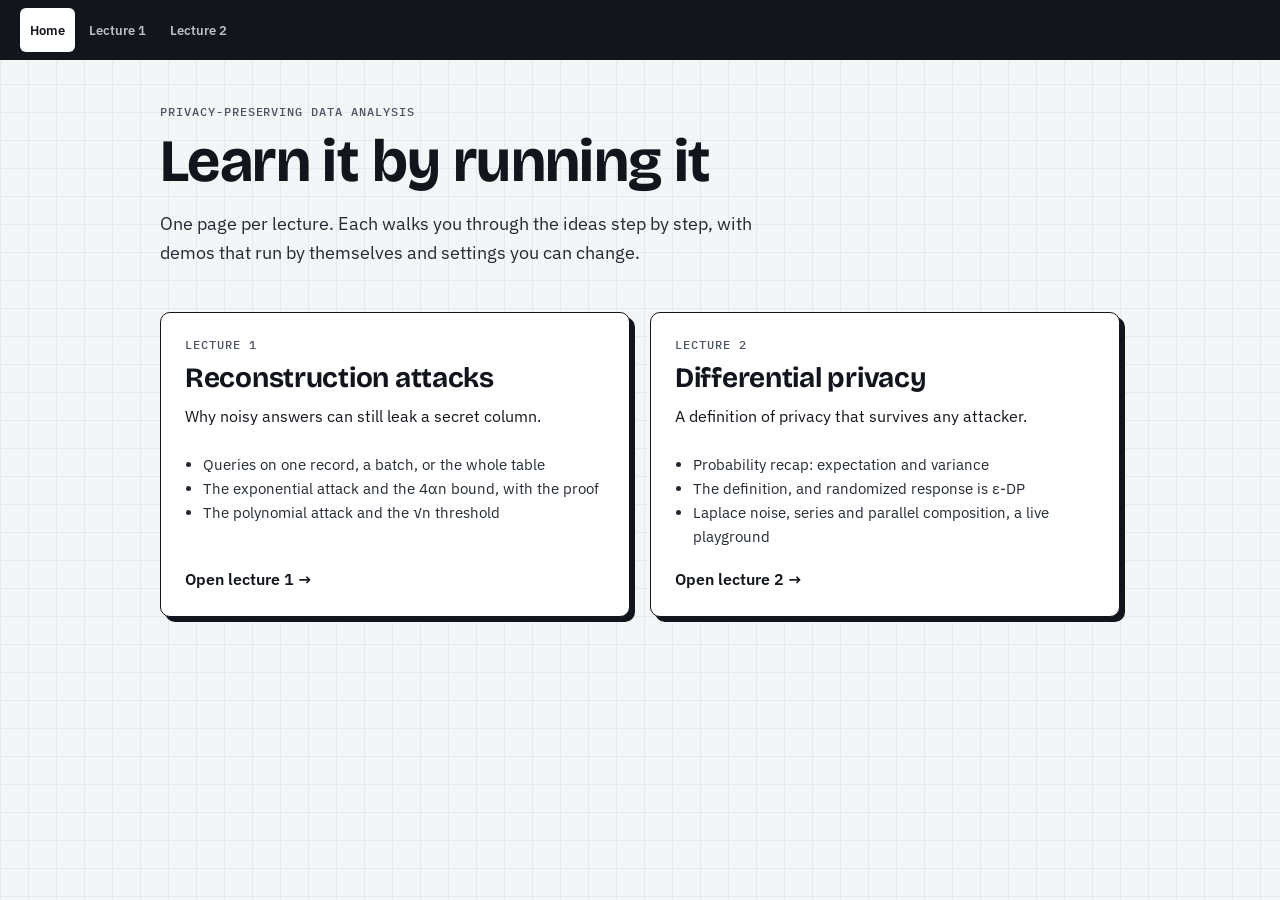
==== index.html @ f5b6770c "Add interactive lecture 1 and 2 companions Co-Authored-By: Claude Sonnet 5.5 <noreply@anthropic.com>" ====
<!doctype html>
<html lang="en">
<head>
<meta charset="utf-8">
<meta name="viewport" content="width=device-width,initial-scale=1">
<title>Privacy-preserving data analysis, explained</title>
<link rel="preconnect" href="https://fonts.googleapis.com">
<link rel="preconnect" href="https://fonts.gstatic.com" crossorigin>
<link href="https://fonts.googleapis.com/css2?family=Bricolage+Grotesque:opsz,wght@12..96,600;12..96,700&family=IBM+Plex+Mono:wght@400;500&family=IBM+Plex+Sans:wght@400;500;600&display=swap" rel="stylesheet">
<link rel="stylesheet" href="style.css?v=4">
<style>
.hero{max-width:1000px;margin:0 auto;padding:44px 20px 20px}
.hero h1{font-size:clamp(34px,6vw,60px);margin-bottom:14px}
.hero p{font-size:18px;max-width:640px;color:#232a33}
.cards{max-width:1000px;margin:0 auto;padding:10px 20px 70px;display:grid;gap:20px;grid-template-columns:repeat(auto-fit,minmax(300px,1fr))}
.lec{display:flex;flex-direction:column;background:var(--card);border:1px solid var(--ink);border-radius:10px;padding:24px;box-shadow:5px 5px 0 var(--ink);text-decoration:none;color:var(--ink)}
.lec:hover{background:var(--accent-soft)}
.lec .eyebrow{margin-bottom:10px}
.lec h2{font-size:28px;margin-bottom:10px}
.lec ul{margin:10px 0 18px;padding-left:18px;color:#232a33;font-size:15px}
.lec .go{margin-top:auto;font-weight:600}
</style>
</head>
<body>
<div class="top"><div class="in"><div class="lecnav"><a href="index.html" aria-current="page">Home</a><a href="lec1.html">Lecture 1</a><a href="lec2.html">Lecture 2</a></div></div></div>
<header class="hero">
  <div class="eyebrow">Privacy-preserving data analysis</div>
  <h1>Learn it by running it</h1>
  <p>One page per lecture. Each walks you through the ideas step by step, with demos that run by themselves and settings you can change.</p>
</header>
<main class="cards">
  <a class="lec" href="lec1.html">
    <div class="eyebrow">Lecture 1</div><h2>Reconstruction attacks</h2>
    <p>Why noisy answers can still leak a secret column.</p>
    <ul><li>Queries on one record, a batch, or the whole table</li><li>The exponential attack and the 4αn bound, with the proof</li><li>The polynomial attack and the √n threshold</li></ul>
    <span class="go">Open lecture 1 →</span></a>
  <a class="lec" href="lec2.html">
    <div class="eyebrow">Lecture 2</div><h2>Differential privacy</h2>
    <p>A definition of privacy that survives any attacker.</p>
    <ul><li>Probability recap: expectation and variance</li><li>The definition, and randomized response is ε-DP</li><li>Laplace noise, series and parallel composition, a live playground</li></ul>
    <span class="go">Open lecture 2 →</span></a>
</main>
</body>
</html>
---- style.css ----
:root{
  --paper:#F4F5F7;--card:#fff;--ink:#12161C;--ink2:#4A5360;--line:#D9DDE3;--grid:#E6E9EE;
  --accent:#3443E8;--accent-soft:#E8EBFF;--good:#0E8F6E;--bad:#D93A3A;--warn:#B45309;--warn-soft:#FFF1D6;
  --display:"Bricolage Grotesque","Segoe UI",system-ui,sans-serif;
  --body:"IBM Plex Sans",system-ui,-apple-system,"Segoe UI",sans-serif;
  --mono:"IBM Plex Mono",ui-monospace,Menlo,Consolas,monospace;
}
*{box-sizing:border-box}
html{scroll-behavior:smooth}
body{margin:0;color:var(--ink);font:400 16px/1.6 var(--body);
  background-color:var(--paper);
  background-image:linear-gradient(var(--grid) 1px,transparent 1px),linear-gradient(90deg,var(--grid) 1px,transparent 1px);
  background-size:28px 28px}
h1,h2,h3{font-family:var(--display);margin:0;line-height:1.15;letter-spacing:-.01em}
p{margin:0 0 .8em}
a{color:var(--accent)}
:focus-visible{outline:3px solid var(--accent);outline-offset:2px;border-radius:4px}
.mono{font-family:var(--mono)}
.muted{color:var(--ink2)}

/* top bar + chapter stepper */
.top{background:var(--ink);color:#fff}
.top .in{max-width:1320px;margin:0 auto;padding:8px 20px;display:flex;align-items:center;flex-wrap:wrap;gap:4px 20px}
.brand{font:700 15px var(--display);white-space:nowrap;letter-spacing:.01em}
.steps{display:flex;flex-wrap:wrap;gap:0 2px;list-style:none;margin:0;padding:0}
.steps button{background:none;border:0;color:#b9c0cc;font:500 13px var(--body);padding:8px 10px;min-height:44px;cursor:pointer;white-space:nowrap;border-bottom:3px solid transparent}
.steps button:hover{color:#fff}
.steps button[aria-current=step]{color:#fff;border-color:#fff}
.steps button.seen .n{background:#fff;color:var(--ink)}
.steps .n{display:inline-grid;place-items:center;width:20px;height:20px;border-radius:50%;border:1.5px solid currentColor;font:500 11px var(--mono);margin-right:6px}

/* layout */
.app{max-width:1320px;margin:0 auto;padding:22px 20px 70px;display:grid;grid-template-columns:minmax(300px,410px) minmax(0,1fr);gap:26px;align-items:start}
#guide{position:sticky;top:14px;max-height:calc(100vh - 28px);overflow:auto;background:var(--card);border:1px solid var(--ink);border-radius:10px;padding:22px 22px 16px;box-shadow:5px 5px 0 var(--ink)}
.eyebrow{font:500 12px var(--mono);text-transform:uppercase;letter-spacing:.08em;color:var(--ink2);margin-bottom:8px}
#guide h2{font-size:30px;margin-bottom:12px}
#gbody p{color:#232a33}
#gbody b,#gbody strong{font-weight:600}
.watch{background:var(--accent-soft);border-left:3px solid var(--accent);border-radius:0 8px 8px 0;padding:10px 14px;margin:14px 0;font-size:14.5px}
.watch h3{font:600 12px var(--mono);text-transform:uppercase;letter-spacing:.07em;color:var(--accent);margin-bottom:4px}
.watch ul{margin:0;padding-left:18px}
dl.words{margin:12px 0 0;font-size:14px;display:grid;grid-template-columns:auto 1fr;gap:4px 12px}
dl.words dt{font:500 13px var(--mono)}dl.words dd{margin:0;color:var(--ink2)}
.gfoot{display:flex;flex-wrap:wrap;gap:8px;margin-top:16px;padding-top:14px;border-top:1px dashed var(--line);align-items:center}
.gstate{font:500 12px var(--mono);color:var(--ink2);flex-basis:100%;min-height:18px}
.auto{font-size:13px;color:var(--ink2);display:flex;gap:6px;align-items:center;min-height:44px}
.btn{font:600 14px var(--body);min-height:44px;padding:0 16px;border-radius:8px;border:1.5px solid var(--ink);background:var(--card);color:var(--ink);cursor:pointer}
.btn:hover{background:var(--accent-soft)}
.btn.pri{background:var(--ink);color:#fff}.btn.pri:hover{background:#2a3340}
.btn.sm{min-height:36px;padding:0 12px;font-size:13px}
.btn:disabled{opacity:.45;cursor:not-allowed}
.spacer{flex:1}
.watchbtn{display:none;flex-basis:100%}
@media(max-width:940px){.watchbtn{display:inline-block}}

/* stage */
.view{display:none}.view.on{display:block}
.panel{background:var(--card);border:1px solid var(--line);border-radius:10px;padding:16px 18px}
.panel h3{font-size:18px;margin-bottom:4px}
.panel h3 small{font:400 13px var(--body);color:var(--ink2);margin-left:6px}
.mt{margin-top:16px}
.g2{display:grid;gap:16px;grid-template-columns:repeat(auto-fit,minmax(340px,1fr))}
.g4{display:grid;gap:12px;grid-template-columns:repeat(auto-fit,minmax(170px,1fr))}
.full-only{display:none}
.stage.full .full-only{display:block}
.stage.full td.full-only,.stage.full th.full-only{display:table-cell}
.stage.full .g2.full-only,.stage.full .g4.full-only{display:grid}
canvas{display:block;width:100%}
#gridCv{image-rendering:pixelated;aspect-ratio:1;max-width:460px;margin:8px auto 0;border:1px solid var(--line);background:#E3E6EB}
#winCv{height:110px}

table{border-collapse:collapse;width:100%;font-size:14px}
th{font:500 12px var(--mono);text-transform:uppercase;letter-spacing:.04em;color:var(--ink2);text-align:left;padding:6px 8px;border-bottom:1.5px solid var(--ink)}
td{padding:4px 8px;border-bottom:1px solid var(--line)}
tr.row{cursor:pointer}tr.row:hover td{background:#F0F2F6}
tr.inq td{background:var(--accent-soft)}
tr.sel td{background:var(--warn-soft)}
tr.sel td:first-child{box-shadow:inset 3px 0 var(--warn)}
.bit{display:inline-grid;place-items:center;width:28px;height:28px;border-radius:6px;font:500 14px var(--mono);border:1.5px solid var(--ink)}
.b1{background:var(--ink);color:#fff}.b0{background:#fff;color:var(--ink)}
.bit.miss{border-color:var(--bad);box-shadow:0 0 0 2px #FAD1D1}
.redact{position:relative;display:inline-block;line-height:0}
.redact i{position:absolute;inset:-2px;background:var(--ink);border-radius:5px;transition:opacity .25s}
.ok{color:var(--good);font-weight:600}.bad{color:var(--bad);font-weight:600}
.mini{display:inline-flex;gap:2px;vertical-align:middle}.mini i{width:9px;height:9px;border-radius:2px;background:var(--line)}.mini i.on{background:var(--ink)}
.story{background:var(--warn-soft);border:1px solid #EBCB8B;border-radius:8px;padding:10px 14px;min-height:84px;font-size:14.5px;margin-top:12px}
.stat{border:1px solid var(--line);border-radius:10px;padding:12px 14px;background:var(--card)}
.stat .k{font:500 11.5px var(--mono);color:var(--ink2);text-transform:uppercase;letter-spacing:.04em}
.stat .v{font:700 26px var(--display);margin-top:2px}
.stat .s{font-size:13px;color:var(--ink2)}
.legend{display:flex;flex-wrap:wrap;gap:4px 16px;font-size:13px;color:var(--ink2);margin-top:8px}
.legend span::before{content:"";display:inline-block;width:12px;height:12px;border-radius:3px;background:var(--c);margin-right:6px;vertical-align:-2px;border:1px solid #0002}
.prog{height:6px;background:var(--line);border-radius:3px;overflow:hidden;margin-top:10px}.prog i{display:block;height:100%;width:0;background:var(--accent)}
.eq{background:#F0F2F6;border:1px solid var(--line);border-radius:8px;padding:10px 14px;font:500 14px var(--mono);margin:10px 0;overflow-x:auto;line-height:1.7}
.wide{grid-column:1/-1}
table.map td:first-child{font-style:italic}
.pstep{border-left:3px solid var(--ink);padding:6px 0 6px 14px;margin:12px 0}
.pstep h4{margin:0 0 4px;font:600 12px var(--mono);text-transform:uppercase;letter-spacing:.06em;color:var(--ink2)}
.bitrow{display:flex;gap:4px;flex-wrap:wrap;align-items:center;margin:4px 0}
.bitrow .lab{width:120px;font:500 12px var(--mono);color:var(--ink2)}
.kbd{background:#EEF0F4;border:1px solid var(--line);border-radius:5px;padding:0 5px;font:500 .9em var(--mono)}

/* experiment drawer */
details.exp{margin-top:16px;background:var(--card);border:1px solid var(--line);border-radius:10px}
details.exp summary{cursor:pointer;padding:12px 18px;font-weight:600;min-height:44px}
details.exp .inner{padding:0 18px 16px}
.controls{display:grid;grid-template-columns:repeat(auto-fit,minmax(190px,1fr));gap:14px 20px;align-items:end}
.controls label{display:flex;flex-direction:column;gap:4px;font:500 12px var(--mono);color:var(--ink2);text-transform:uppercase;letter-spacing:.04em}
.controls label b{color:var(--ink);font:600 14px var(--body);text-transform:none;letter-spacing:0}
.controls .chk{flex-direction:row;align-items:center;gap:8px;text-transform:none;letter-spacing:0;font:400 14px var(--body);color:var(--ink);min-height:44px}
input[type=range]{width:100%;accent-color:var(--accent);min-height:28px}
select,input[type=number]{background:#fff;color:var(--ink);border:1.5px solid var(--line);border-radius:8px;padding:9px 10px;font:inherit;min-height:44px}
input[type=checkbox]{width:20px;height:20px;accent-color:var(--accent)}
.btnrow{display:flex;flex-wrap:wrap;gap:8px;margin-top:12px;align-items:center}
.labnav{display:grid;gap:8px;margin:14px 0}
.takeaways{display:grid;gap:14px;grid-template-columns:repeat(auto-fit,minmax(300px,1fr))}
.takeaways .panel h3{margin-bottom:8px}
.takeaways p,.takeaways li{color:#232a33;font-size:15px}
@media(max-width:940px){.app{grid-template-columns:minmax(0,1fr)}#guide{position:static;max-height:none;box-shadow:4px 4px 0 var(--ink)}}
@media(max-width:560px){.app{padding:14px 12px 50px}#guide{padding:16px}}
@media(prefers-reduced-motion:reduce){*{transition:none!important;scroll-behavior:auto!important}}

.lecnav{display:flex;gap:4px;align-items:center}
.lecnav a{color:#b9c0cc;text-decoration:none;font:600 13px var(--body);padding:0 10px;min-height:44px;display:inline-flex;align-items:center;border-radius:6px;white-space:nowrap}
.lecnav a:hover{color:#fff}
.lecnav a[aria-current=page]{color:#12161C;background:#fff}
.sep{width:1px;align-self:stretch;background:#3a4351;margin:8px 0}

.app>*{min-width:0}
/* quiet scrollbars wherever a box has to scroll */
*{scrollbar-width:thin;scrollbar-color:#C5CAD3 transparent}
*::-webkit-scrollbar{width:8px;height:8px}
*::-webkit-scrollbar-thumb{background:#C5CAD3;border-radius:4px}
*::-webkit-scrollbar-track{background:transparent}

@media(max-width:700px){
  .sep{display:none}
  .steps{flex-basis:100%;justify-content:space-between}
  .steps button{font-size:0;padding:4px 0;min-height:44px;min-width:30px;border-bottom-width:3px}
  .steps .n{margin:0;font-size:12px;width:26px;height:26px}
}

/* print / PDF notes */
#printDoc{display:none}
body.printing{background:#fff;background-image:none}
body.printing .app,body.printing .top{display:none}
body.printing #printDoc{display:block;max-width:980px;margin:0 auto}
.ptitle{padding:30px 0 10px}.ptitle h1{font-size:44px;margin:6px 0 10px}
.pchap{break-before:page;padding-top:2px}
.pchap h2{font-size:30px;margin-bottom:10px}
.pchap .pbody{margin-bottom:14px}
.pchap .view{display:block!important}
.pchap .panel,.pchap .stat,.pchap .pstep,.pchap .watch{break-inside:avoid}
.pimg{display:block;max-width:100%;image-rendering:pixelated}
*{-webkit-print-color-adjust:exact;print-color-adjust:exact}
@page{size:A4;margin:12mm}
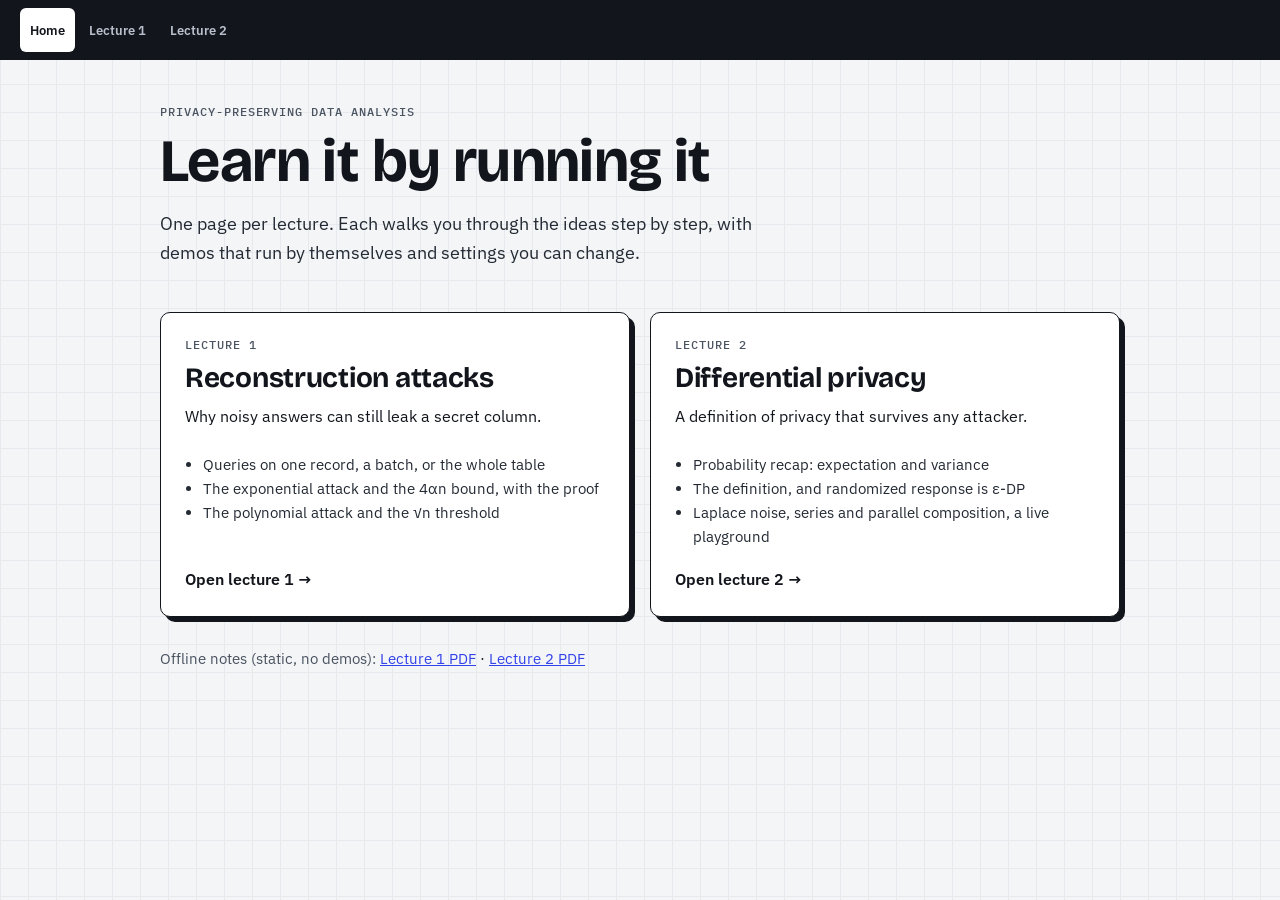
==== commit efdb1763: "Add PDF notes for both lectures and a script to rebuild them Co-Authored-By: Claude Sonnet 5.5 <nore" ====
--- a/index.html
+++ b/index.html
@@ -19,6 +19,7 @@
 .lec h2{font-size:28px;margin-bottom:10px}
 .lec ul{margin:10px 0 18px;padding-left:18px;color:#232a33;font-size:15px}
 .lec .go{margin-top:auto;font-weight:600}
+.pdfrow{max-width:1000px;margin:-40px auto 60px;padding:0 20px;font-size:15px}
 </style>
 </head>
 <body>
@@ -40,5 +41,6 @@
     <ul><li>Probability recap: expectation and variance</li><li>The definition, and randomized response is ε-DP</li><li>Laplace noise, series and parallel composition, a live playground</li></ul>
     <span class="go">Open lecture 2 →</span></a>
 </main>
+<p class="pdfrow"><span class="muted">Offline notes (static, no demos):</span> <a href="notes/lecture-1-notes.pdf">Lecture 1 PDF</a> · <a href="notes/lecture-2-notes.pdf">Lecture 2 PDF</a></p>
 </body>
 </html>
